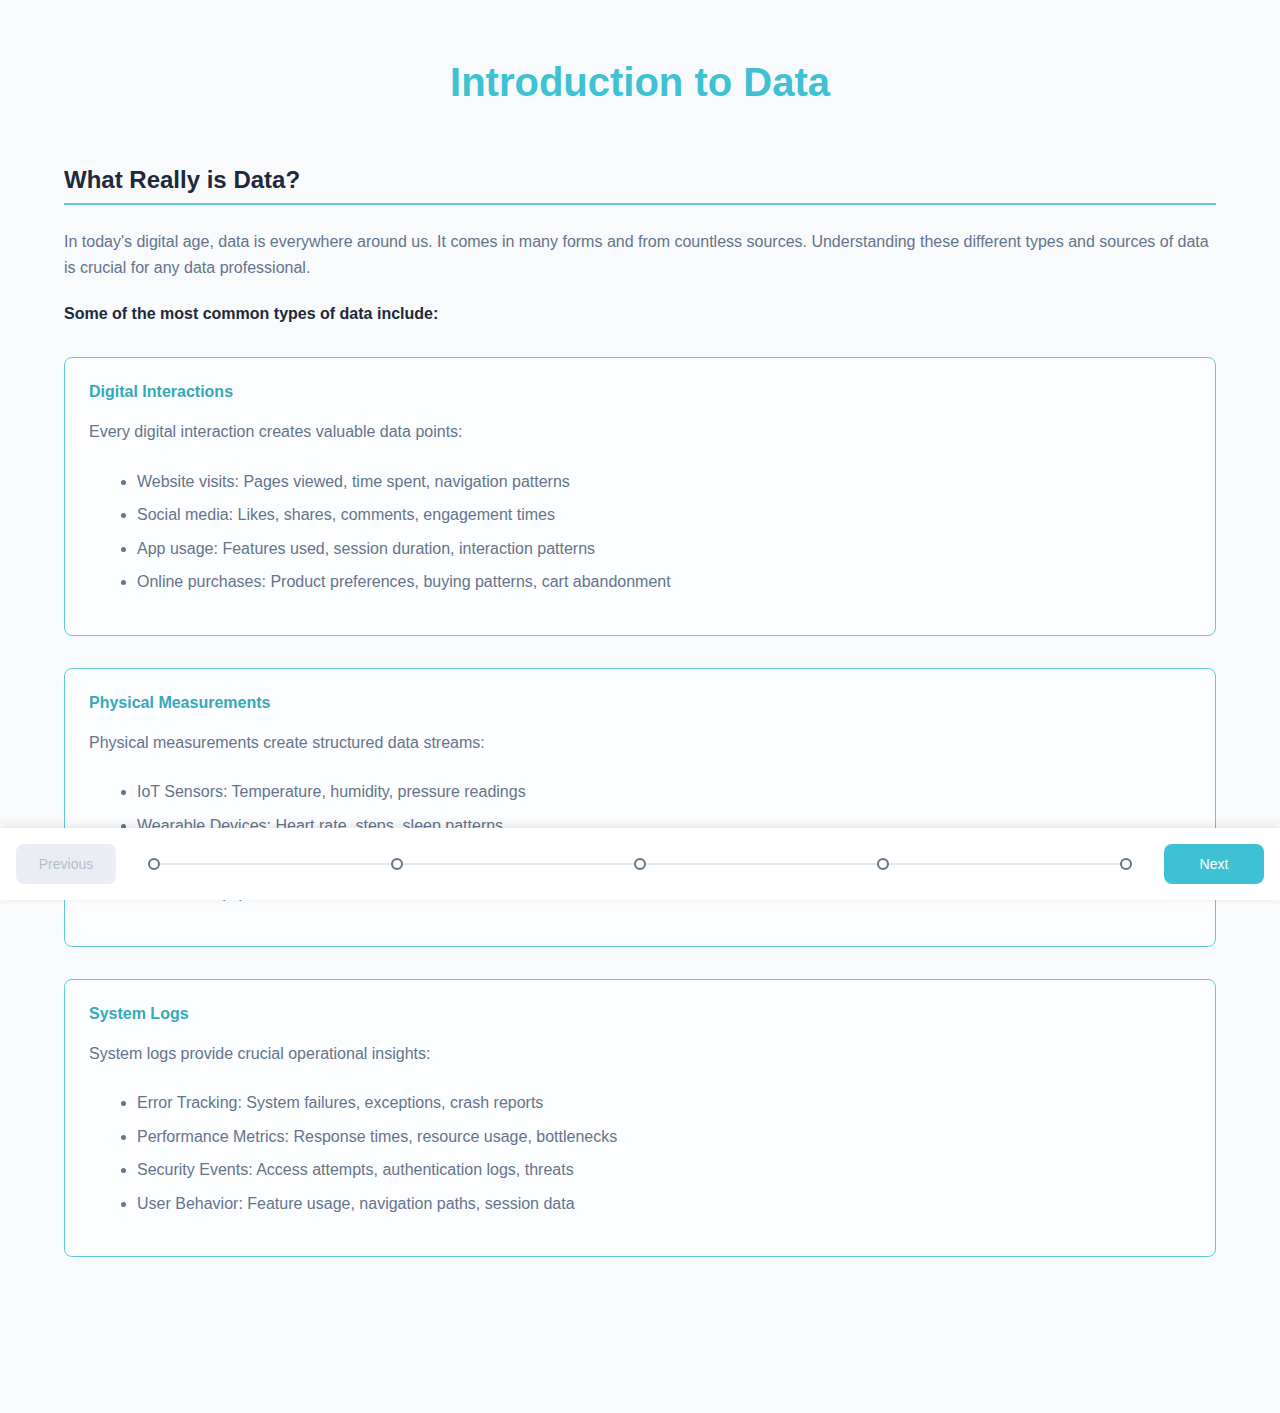
==== course/module1/index.html @ cb7e7705 "Initial Commit" ====
<!DOCTYPE html>
<html lang="en">
<head>
    <meta charset="UTF-8">
    <meta name="viewport" content="width=device-width, initial-scale=1.0">
    <title>Introduction to Data</title>
    <link rel="stylesheet" href="../shared/styles.css">
</head>
<body>
    <div class="container">
        <h1>Introduction to Data</h1>
        
        <div class="content-wrapper">
            <div id="content-container">
                <!-- Section content will be loaded here -->
            </div>
        </div>

        <!-- Timeline Navigation -->
        <div class="timeline-nav">
            <button class="nav-button prev" onclick="previousSection()" disabled>Previous</button>
            <div class="timeline-track"></div>
            <div class="timeline-dots">
                <button class="timeline-dot" onclick="loadSection('sections/section1.html')" data-section="0">
                    <span class="dot-label">Understanding Data</span>
                </button>
                <button class="timeline-dot" onclick="loadSection('sections/section2.html')" data-section="1">
                    <span class="dot-label">Data Evolution</span>
                </button>
                <button class="timeline-dot" onclick="loadSection('sections/section3.html')" data-section="2">
                    <span class="dot-label">Big Data</span>
                </button>
                <button class="timeline-dot" onclick="loadSection('sections/section4.html')" data-section="3">
                    <span class="dot-label">Data Types</span>
                </button>
                <button class="timeline-dot" onclick="loadSection('sections/section5.html')" data-section="4">
                    <span class="dot-label">Data Professional</span>
                </button>
            </div>
            <button class="nav-button next" onclick="nextSection()">Next</button>
        </div>
    </div>

    <script>
        let currentSectionIndex = 0;
        const sections = [
            'sections/section1.html',
            'sections/section2.html',
            'sections/section3.html',
            'sections/section4.html',
            'sections/section5.html'
        ];

        async function loadSection(url) {
            try {
                const response = await fetch(url);
                const html = await response.text();
                const parser = new DOMParser();
                const doc = parser.parseFromString(html, 'text/html');
                const content = doc.querySelector('.section');
                document.getElementById('content-container').innerHTML = content.innerHTML;
                
                // Update progress and navigation
                currentSectionIndex = sections.indexOf(url);
                updateProgress();
                updateTimelineNav();
                window.scrollTo(0, 0); // Scroll to top when changing sections
                checkScroll(); // Reset next button state
                
                // Update SCORM status
                if (currentSectionIndex === sections.length - 1) {
                    setSCORMComplete();
                }
            } catch (error) {
                console.error('Error loading section:', error);
            }
        }

        function nextSection() {
            if (currentSectionIndex < sections.length - 1) {
                currentSectionIndex++;
                loadSection(sections[currentSectionIndex]);
            }
        }

        function previousSection() {
            if (currentSectionIndex > 0) {
                currentSectionIndex--;
                loadSection(sections[currentSectionIndex]);
            }
        }

        function updateTimelineNav() {
            const dots = document.querySelectorAll('.timeline-dot');
            const prevButton = document.querySelector('.nav-button.prev');
            const nextButton = document.querySelector('.nav-button.next');

            // Remove active class from all dots
            dots.forEach(dot => dot.classList.remove('active'));
            
            // Add active class to current dot
            dots[currentSectionIndex].classList.add('active');

            // Update button states
            prevButton.disabled = currentSectionIndex === 0;
            nextButton.disabled = currentSectionIndex === sections.length - 1;
            
            if (!nextButton.disabled) {
                checkScroll();
            }
        }

        // Also update dots when clicking directly on them
        document.querySelectorAll('.timeline-dot').forEach((dot, index) => {
            dot.addEventListener('click', () => {
                currentSectionIndex = index;
                loadSection(sections[index]);
            });
        });

        function checkScroll() {
            const nextButton = document.querySelector('.nav-button.next');
            if (!nextButton || currentSectionIndex === sections.length - 1) return;

            const scrollPosition = window.innerHeight + window.pageYOffset;
            const documentHeight = document.documentElement.scrollHeight;
            const scrollThreshold = 100;

            // Disable the button when NOT scrolled to bottom, enable when scrolled to bottom
            nextButton.disabled = documentHeight - scrollPosition >= scrollThreshold;
        }

        // Debounce function to prevent rapid firing of scroll event
        function debounce(func, wait) {
            let timeout;
            return function executedFunction(...args) {
                const later = () => {
                    clearTimeout(timeout);
                    func(...args);
                };
                clearTimeout(timeout);
                timeout = setTimeout(later, wait);
            };
        }

        function updateProgress() {
            const progress = ((currentSectionIndex + 1) / sections.length) * 100;
            document.querySelector('.progress').style.width = progress + '%';
        }

        // Initialize the first section
        window.onload = function() {
            loadSection(sections[0]);
            initializeSCORM();
            
            // Add debounced scroll event listener
            const debouncedCheckScroll = debounce(checkScroll, 50);
            window.addEventListener('scroll', debouncedCheckScroll);
            window.addEventListener('resize', debouncedCheckScroll);
        };

        // Save progress before unloading
        window.onbeforeunload = function() {
            terminateSCORM();
        };
    </script>
    <script src="../shared/scorm_api.js"></script>
</body>
</html>
---- course/shared/styles.css ----
/* Modern Color Scheme and Variables */
:root {
    --primary-color: #3ec1d3;
    --primary-dark: #35a9b9;
    --primary-light: #5ccbd9;
    --secondary-color: #64748b;
    --accent-color: #ff6b6b;
    --text-color: #1e293b;
    --text-light: #64748b;
    --background-color: #f8fafc;
    --card-background: #ffffff;
    --success-color: #22c55e;
    --error-color: #ef4444;
    --border-radius: 0.5rem;
    --shadow-sm: 0 1px 2px 0 rgb(0 0 0 / 0.05);
    --shadow: 0 4px 6px -1px rgb(0 0 0 / 0.1);
    --max-width: 1200px;
    --header-height: 60px;
}

/* Reset and Base Styles */
*, *::before, *::after {
    box-sizing: border-box;
    margin: 0;
    padding: 0;
}

html {
    font-size: 16px;
    scroll-behavior: smooth;
}

body {
    font-family: 'Inter', -apple-system, BlinkMacSystemFont, 'Segoe UI', Roboto, Oxygen, Ubuntu, Cantarell, sans-serif;
    line-height: 1.6;
    color: var(--text-color);
    background-color: var(--background-color);
    -webkit-font-smoothing: antialiased;
    -moz-osx-font-smoothing: grayscale;
}

/* Typography */
h1, h2, h3, h4, h5, h6 {
    font-weight: 600;
    line-height: 1.3;
    margin-bottom: 1rem;
    color: var(--text-color);
}

h1 {
    font-size: 2.5rem;
    text-align: center;
    margin: 2rem 0;
    color: var(--primary-color);
}

h2 {
    font-size: 2rem;
    margin-top: 2rem;
    color: var(--primary-dark);
}

h3 {
    font-size: 1.5rem;
    margin-top: 1.5rem;
    color: var(--text-color);
}

p {
    margin-bottom: 1.5rem;
    color: var(--text-light);
}

/* Layout and Container */
.container {
    max-width: var(--max-width);
    margin: 0 auto;
    padding: 1.5rem;
    position: relative;
    min-height: 100vh;
    display: flex;
    flex-direction: column;
}

.content-wrapper {
    flex: 1;
    overflow-y: auto;
    padding-bottom: 100px; /* Space for timeline */
}

/* Navigation */
.module-navigation {
    display: none;
}

.navigation {
    display: none;
}

/* Content Sections */
.sections-container {
    display: block;
    width: 100%;
    margin-top: 2rem;
    position: relative;
}

.section {
    display: block;
    width: 100%;
    margin-bottom: 3rem;
    padding: 2rem;
    background-color: var(--card-background);
    border-radius: var(--border-radius);
    box-shadow: var(--shadow);
    position: relative;
}

/* Section Specific Styles */
.learning-section {
    background-color: #f0f9ff;
    border: 1px solid var(--primary-light);
}

.interactive-section {
    background-color: #fff7ed;
    border: 1px solid #fed7aa;
}

.quiz-section {
    background-color: #f0fdf4;
    border: 1px solid #86efac;
}

.section-title {
    font-size: 1.5rem;
    color: var(--text-color);
    margin-bottom: 1.5rem;
    padding-bottom: 0.5rem;
    border-bottom: 2px solid var(--primary-light);
}

/* Key Points */
.key-point {
    background-color: #f0f9ff;
    border-left: 4px solid var(--primary-color);
    padding: 1.5rem;
    margin: 1.5rem 0;
    border-radius: 0 var(--border-radius) var(--border-radius) 0;
}

/* Content Sections */
.content-section {
    margin: 2rem 0;
    padding: 1.5rem;
    background: rgba(255, 255, 255, 0.5);
    border-radius: var(--border-radius);
    border: 1px solid var(--primary-light);
}

.content-section h4 {
    color: var(--primary-dark);
    margin-bottom: 1rem;
}

.content-section ul {
    margin-left: 1.5rem;
}

/* Quiz Elements */
.quiz-question {
    background: white;
    border-radius: var(--border-radius);
    padding: 1.5rem;
    margin: 1.5rem 0;
    box-shadow: var(--shadow-sm);
    border: 1px solid #e2e8f0;
}

.quiz-options {
    display: flex;
    flex-direction: column;
    gap: 1rem;
    margin: 1.5rem 0;
}

.quiz-option {
    display: flex;
    align-items: center;
    gap: 0.5rem;
    padding: 0.75rem;
    border-radius: var(--border-radius);
    border: 1px solid #e2e8f0;
    transition: all 0.2s ease;
}

.quiz-option:hover {
    background-color: #f8fafc;
}

.quiz-option input[type="radio"] {
    width: 1.25rem;
    height: 1.25rem;
}

.quiz-option label {
    flex: 1;
    cursor: pointer;
    font-size: 1rem;
    color: var(--text-color);
}

/* Timeline Navigation */
.timeline-nav {
    position: fixed;
    bottom: 0;
    left: 0;
    right: 0;
    background: white;
    padding: 1rem;
    display: grid;
    grid-template-columns: 100px 1fr 100px;
    align-items: center;
    gap: 1rem;
    box-shadow: 0 -2px 10px rgba(0, 0, 0, 0.1);
    z-index: 1000;
}

.timeline-track {
    height: 2px;
    background: #e2e8f0;
    position: absolute;
    left: 50%;
    transform: translateX(-50%);
    width: calc(100% - 300px);
}

.timeline-dots {
    display: flex;
    justify-content: space-between;
    align-items: center;
    position: relative;
    width: 100%;
    padding: 0 1rem;
}

.timeline-dot {
    width: 12px;
    height: 12px;
    border-radius: 50%;
    background: white;
    border: 2px solid var(--secondary-color);
    cursor: pointer;
    position: relative;
    padding: 0;
    transition: all 0.3s ease;
}

.timeline-dot.active {
    background: var(--primary-color);
    border-color: var(--primary-color);
}

.dot-label {
    position: absolute;
    bottom: 100%;
    left: 50%;
    transform: translateX(-50%);
    background: white;
    padding: 0.5rem;
    border-radius: 4px;
    font-size: 0.875rem;
    white-space: nowrap;
    opacity: 0;
    visibility: hidden;
    transition: all 0.3s ease;
    box-shadow: 0 2px 4px rgba(0, 0, 0, 0.1);
}

.timeline-dot:hover .dot-label {
    opacity: 1;
    visibility: visible;
    bottom: calc(100% + 10px);
}

.nav-button {
    padding: 0.75rem 1rem;
    font-size: 0.875rem;
    font-weight: 500;
    color: white;
    background: var(--primary-color);
    border: none;
    border-radius: var(--border-radius);
    cursor: pointer;
    transition: all 0.3s ease;
    width: 100px;
    text-align: center;
}

.nav-button:hover:not(:disabled) {
    background: var(--primary-dark);
}

.nav-button:disabled {
    background: #e2e8f0;
    color: #94a3b8;
    cursor: not-allowed;
    opacity: 0.7;
}

.nav-button.next {
    grid-column: 3;
    justify-self: end;
}

.nav-button.prev {
    grid-column: 1;
    justify-self: start;
}

/* Progress Bar */
.progress-bar {
    position: fixed;
    bottom: 0;
    left: 0;
    width: 100%;
    height: 0.5rem;
    background-color: #e2e8f0;
    margin: 0;
    overflow: hidden;
    z-index: 1000;
}

.progress {
    height: 100%;
    background-color: var(--primary-color);
    transition: width 0.3s ease;
}

/* Subsection Styling */
.subsection {
    position: relative;
    width: 100%;
    background: #f8fafc;
    border: 2px solid var(--primary-light);
    border-radius: var(--border-radius);
    padding: 1.5rem;
    margin: 1.5rem 0;
    box-shadow: var(--shadow-sm);
    opacity: 1;
    visibility: visible;
}

.subsection-title {
    color: var(--primary-color);
    font-size: 1.25rem;
    font-weight: 600;
    margin-bottom: 1rem;
    padding-bottom: 0.5rem;
    border-bottom: 2px solid var(--primary-light);
}

/* Interactive Elements */
.reflection-box {
    width: 100%;
    min-height: 120px;
    padding: 1rem;
    margin: 1rem 0;
    border: 2px solid #e2e8f0;
    border-radius: var(--border-radius);
    resize: vertical;
    font-family: inherit;
    font-size: 1rem;
    transition: all 0.2s ease;
    background: white;
}

.reflection-box:focus {
    outline: none;
    border-color: var(--primary-color);
    box-shadow: 0 0 0 3px rgba(62, 193, 211, 0.1);
}

.skill-rating {
    display: flex;
    align-items: center;
    gap: 1rem;
    margin: 1.5rem 0;
    padding: 1.5rem;
    background: white;
    border-radius: var(--border-radius);
    border: 1px solid #e2e8f0;
}

.rating-slider {
    flex: 1;
    -webkit-appearance: none;
    height: 0.5rem;
    background: #e2e8f0;
    border-radius: var(--border-radius);
}

.rating-slider::-webkit-slider-thumb {
    -webkit-appearance: none;
    width: 1.5rem;
    height: 1.5rem;
    background: var(--primary-color);
    border-radius: 50%;
    cursor: pointer;
    transition: background-color 0.2s ease;
    box-shadow: var(--shadow-sm);
}

.rating-slider::-moz-range-thumb {
    width: 1.5rem;
    height: 1.5rem;
    background: var(--primary-color);
    border-radius: 50%;
    cursor: pointer;
    transition: background-color 0.2s ease;
    box-shadow: var(--shadow-sm);
}

/* Feedback Styles */
.feedback {
    padding: 1rem;
    border-radius: var(--border-radius);
    margin: 1rem 0;
    display: none;
    animation: fadeIn 0.3s ease;
}

.feedback.correct {
    background-color: #dcfce7;
    color: #166534;
    border: 1px solid #86efac;
}

.feedback.incorrect {
    background-color: #fee2e2;
    color: #991b1b;
    border: 1px solid #fca5a5;
}

/* Lists */
ul, ol {
    margin: 1rem 0;
    padding-left: 1.5rem;
}

li {
    margin-bottom: 0.5rem;
    color: var(--text-light);
}

/* Code Examples */
pre {
    background-color: #1e293b;
    color: #e2e8f0;
    padding: 1.5rem;
    border-radius: var(--border-radius);
    overflow-x: auto;
    margin: 1.5rem 0;
    font-family: 'Fira Code', 'Courier New', Courier, monospace;
    font-size: 0.9rem;
    line-height: 1.5;
}

code {
    font-family: 'Fira Code', 'Courier New', Courier, monospace;
    font-size: 0.9em;
    padding: 0.2em 0.4em;
    background-color: #f1f5f9;
    border-radius: 0.25rem;
}

/* Buttons */
.action-button {
    background-color: var(--primary-color);
    color: white;
    border: none;
    padding: 0.75rem 1.5rem;
    border-radius: var(--border-radius);
    cursor: pointer;
    font-weight: 500;
    transition: all 0.2s ease;
    margin: 1rem 0;
}

.action-button:hover {
    background-color: var(--primary-dark);
    transform: translateY(-1px);
}

/* Animations */
@keyframes fadeIn {
    from { 
        opacity: 0;
        transform: translateY(10px);
    }
    to { 
        opacity: 1;
        transform: translateY(0);
    }
}

/* Responsive Design */
@media (max-width: 1024px) {
    html {
        font-size: 15px;
    }

    .container {
        padding: 0 1rem;
    }
}

@media (max-width: 768px) {
    html {
        font-size: 14px;
    }

    h1 {
        font-size: 2rem;
    }

    h2 {
        font-size: 1.75rem;
    }

    .module-navigation {
        grid-template-columns: 1fr;
    }

    .navigation {
        flex-direction: column;
    }

    .nav-button {
        width: 100%;
    }

    .section {
        padding: 1.5rem;
    }

    .subsection {
        padding: 1rem;
    }
}

@media (max-width: 480px) {
    html {
        font-size: 13px;
    }

    h1 {
        font-size: 1.75rem;
    }

    .container {
        padding: 0 0.75rem;
    }

    .section {
        padding: 1rem;
    }

    .subsection {
        padding: 0.75rem;
    }
}

/* Print Styles */
@media print {
    .nav-buttons, 
    .progress-bar,
    .module-navigation {
        display: none;
    }

    .section {
        break-inside: avoid;
        box-shadow: none;
        border: 1px solid #e2e8f0;
    }

    .subsection {
        break-inside: avoid;
        border: 1px solid #e2e8f0;
        box-shadow: none;
    }

    body {
        background: white;
    }

    h1 {
        font-size: 24pt;
        color: #000;
    }

    h2 {
        font-size: 20pt;
        color: #000;
    }

    h3 {
        font-size: 16pt;
    }

    p, li {
        font-size: 12pt;
    }
}

/* Flipcard Styles */
.flipcard-container {
    position: relative;
    width: 100%;
    margin: 20px 0;
    min-height: 250px;
}

.flipcard {
    position: relative;
    width: 100%;
    min-height: 250px;
    cursor: pointer;
    transform-style: preserve-3d;
    transition: transform 0.6s;
    margin-bottom: 2rem;
}

.flipcard.flipped {
    transform: rotateY(180deg);
}

.flipcard-front, .flipcard-back {
    position: absolute;
    width: 100%;
    min-height: 250px;
    height: 100%;
    backface-visibility: hidden;
    padding: 20px;
    border-radius: 8px;
    background: #fff;
    box-shadow: 0 4px 8px rgba(0, 0, 0, 0.1);
}

.flipcard-front {
    background: linear-gradient(145deg, var(--primary-color), var(--primary-dark));
    color: white;
    z-index: 1;
}

.flipcard-back {
    background: #f8f9fa;
    transform: rotateY(180deg);
    overflow-y: auto;
}

.flipcard-title {
    font-size: 1.2em;
    margin-bottom: 10px;
    color: inherit;
}

.flipcard-preview {
    font-size: 0.9em;
    color: inherit;
    margin-bottom: 30px;
}

.flipcard-content {
    font-size: 0.9em;
    color: #333;
    line-height: 1.6;
    padding: 15px;
}

.flip-instruction {
    position: absolute;
    bottom: 10px;
    right: 10px;
    font-size: 0.8em;
    opacity: 0.8;
}
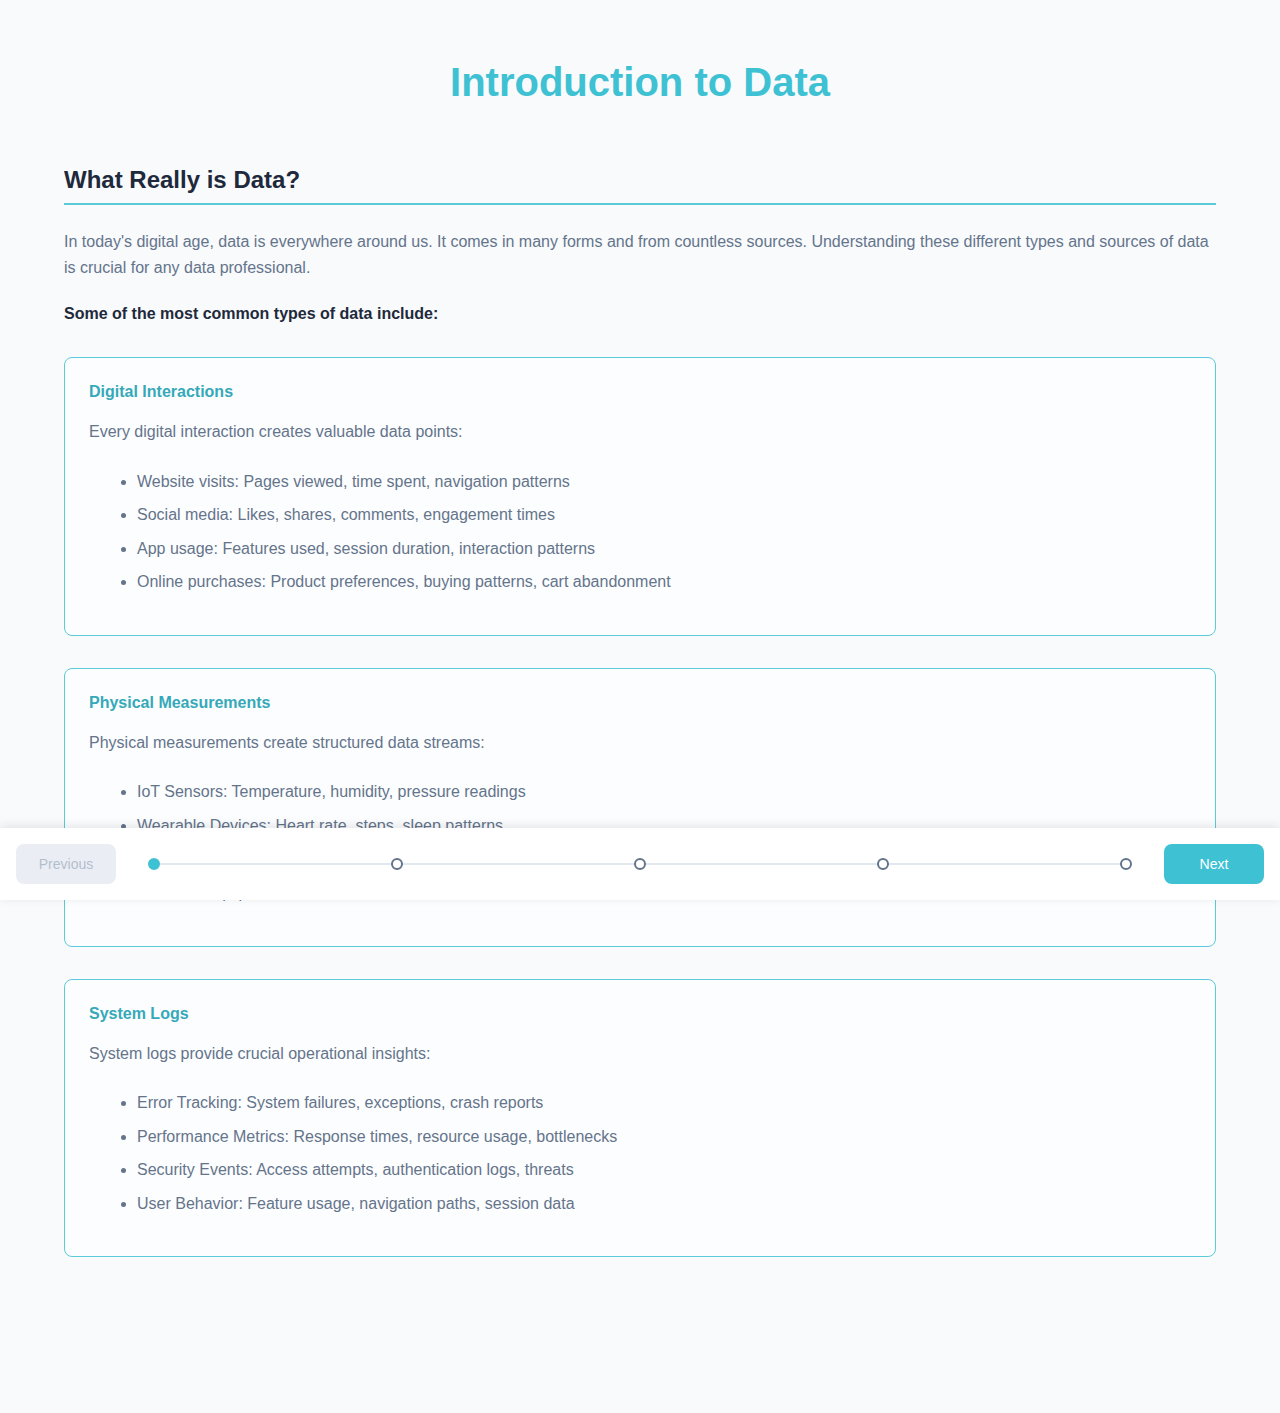
==== commit 5359b27a: "working state" ====
--- a/course/module1/index.html
+++ b/course/module1/index.html
@@ -21,7 +21,7 @@
             <button class="nav-button prev" onclick="previousSection()" disabled>Previous</button>
             <div class="timeline-track"></div>
             <div class="timeline-dots">
-                <button class="timeline-dot" onclick="loadSection('sections/section1.html')" data-section="0">
+                <button class="timeline-dot active" onclick="loadSection('sections/section1.html')" data-section="0">
                     <span class="dot-label">Understanding Data</span>
                 </button>
                 <button class="timeline-dot" onclick="loadSection('sections/section2.html')" data-section="1">
@@ -39,131 +39,12 @@
             </div>
             <button class="nav-button next" onclick="nextSection()">Next</button>
         </div>
+        <div class="progress-bar">
+            <div class="progress" style="width: 0%;"></div>
+        </div>
     </div>
 
-    <script>
-        let currentSectionIndex = 0;
-        const sections = [
-            'sections/section1.html',
-            'sections/section2.html',
-            'sections/section3.html',
-            'sections/section4.html',
-            'sections/section5.html'
-        ];
-
-        async function loadSection(url) {
-            try {
-                const response = await fetch(url);
-                const html = await response.text();
-                const parser = new DOMParser();
-                const doc = parser.parseFromString(html, 'text/html');
-                const content = doc.querySelector('.section');
-                document.getElementById('content-container').innerHTML = content.innerHTML;
-                
-                // Update progress and navigation
-                currentSectionIndex = sections.indexOf(url);
-                updateProgress();
-                updateTimelineNav();
-                window.scrollTo(0, 0); // Scroll to top when changing sections
-                checkScroll(); // Reset next button state
-                
-                // Update SCORM status
-                if (currentSectionIndex === sections.length - 1) {
-                    setSCORMComplete();
-                }
-            } catch (error) {
-                console.error('Error loading section:', error);
-            }
-        }
-
-        function nextSection() {
-            if (currentSectionIndex < sections.length - 1) {
-                currentSectionIndex++;
-                loadSection(sections[currentSectionIndex]);
-            }
-        }
-
-        function previousSection() {
-            if (currentSectionIndex > 0) {
-                currentSectionIndex--;
-                loadSection(sections[currentSectionIndex]);
-            }
-        }
-
-        function updateTimelineNav() {
-            const dots = document.querySelectorAll('.timeline-dot');
-            const prevButton = document.querySelector('.nav-button.prev');
-            const nextButton = document.querySelector('.nav-button.next');
-
-            // Remove active class from all dots
-            dots.forEach(dot => dot.classList.remove('active'));
-            
-            // Add active class to current dot
-            dots[currentSectionIndex].classList.add('active');
-
-            // Update button states
-            prevButton.disabled = currentSectionIndex === 0;
-            nextButton.disabled = currentSectionIndex === sections.length - 1;
-            
-            if (!nextButton.disabled) {
-                checkScroll();
-            }
-        }
-
-        // Also update dots when clicking directly on them
-        document.querySelectorAll('.timeline-dot').forEach((dot, index) => {
-            dot.addEventListener('click', () => {
-                currentSectionIndex = index;
-                loadSection(sections[index]);
-            });
-        });
-
-        function checkScroll() {
-            const nextButton = document.querySelector('.nav-button.next');
-            if (!nextButton || currentSectionIndex === sections.length - 1) return;
-
-            const scrollPosition = window.innerHeight + window.pageYOffset;
-            const documentHeight = document.documentElement.scrollHeight;
-            const scrollThreshold = 100;
-
-            // Disable the button when NOT scrolled to bottom, enable when scrolled to bottom
-            nextButton.disabled = documentHeight - scrollPosition >= scrollThreshold;
-        }
-
-        // Debounce function to prevent rapid firing of scroll event
-        function debounce(func, wait) {
-            let timeout;
-            return function executedFunction(...args) {
-                const later = () => {
-                    clearTimeout(timeout);
-                    func(...args);
-                };
-                clearTimeout(timeout);
-                timeout = setTimeout(later, wait);
-            };
-        }
-
-        function updateProgress() {
-            const progress = ((currentSectionIndex + 1) / sections.length) * 100;
-            document.querySelector('.progress').style.width = progress + '%';
-        }
-
-        // Initialize the first section
-        window.onload = function() {
-            loadSection(sections[0]);
-            initializeSCORM();
-            
-            // Add debounced scroll event listener
-            const debouncedCheckScroll = debounce(checkScroll, 50);
-            window.addEventListener('scroll', debouncedCheckScroll);
-            window.addEventListener('resize', debouncedCheckScroll);
-        };
-
-        // Save progress before unloading
-        window.onbeforeunload = function() {
-            terminateSCORM();
-        };
-    </script>
+    <script src="../shared/navigation.js"></script>
     <script src="../shared/scorm_api.js"></script>
 </body>
 </html>
--- a/course/shared/styles.css
+++ b/course/shared/styles.css
@@ -324,15 +324,13 @@
     bottom: 0;
     left: 0;
     width: 100%;
-    height: 0.5rem;
+    height: 10px;
     background-color: #e2e8f0;
-    margin: 0;
-    overflow: hidden;
-    z-index: 1000;
 }
 
 .progress {
     height: 100%;
+    width: 0%;
     background-color: var(--primary-color);
     transition: width 0.3s ease;
 }
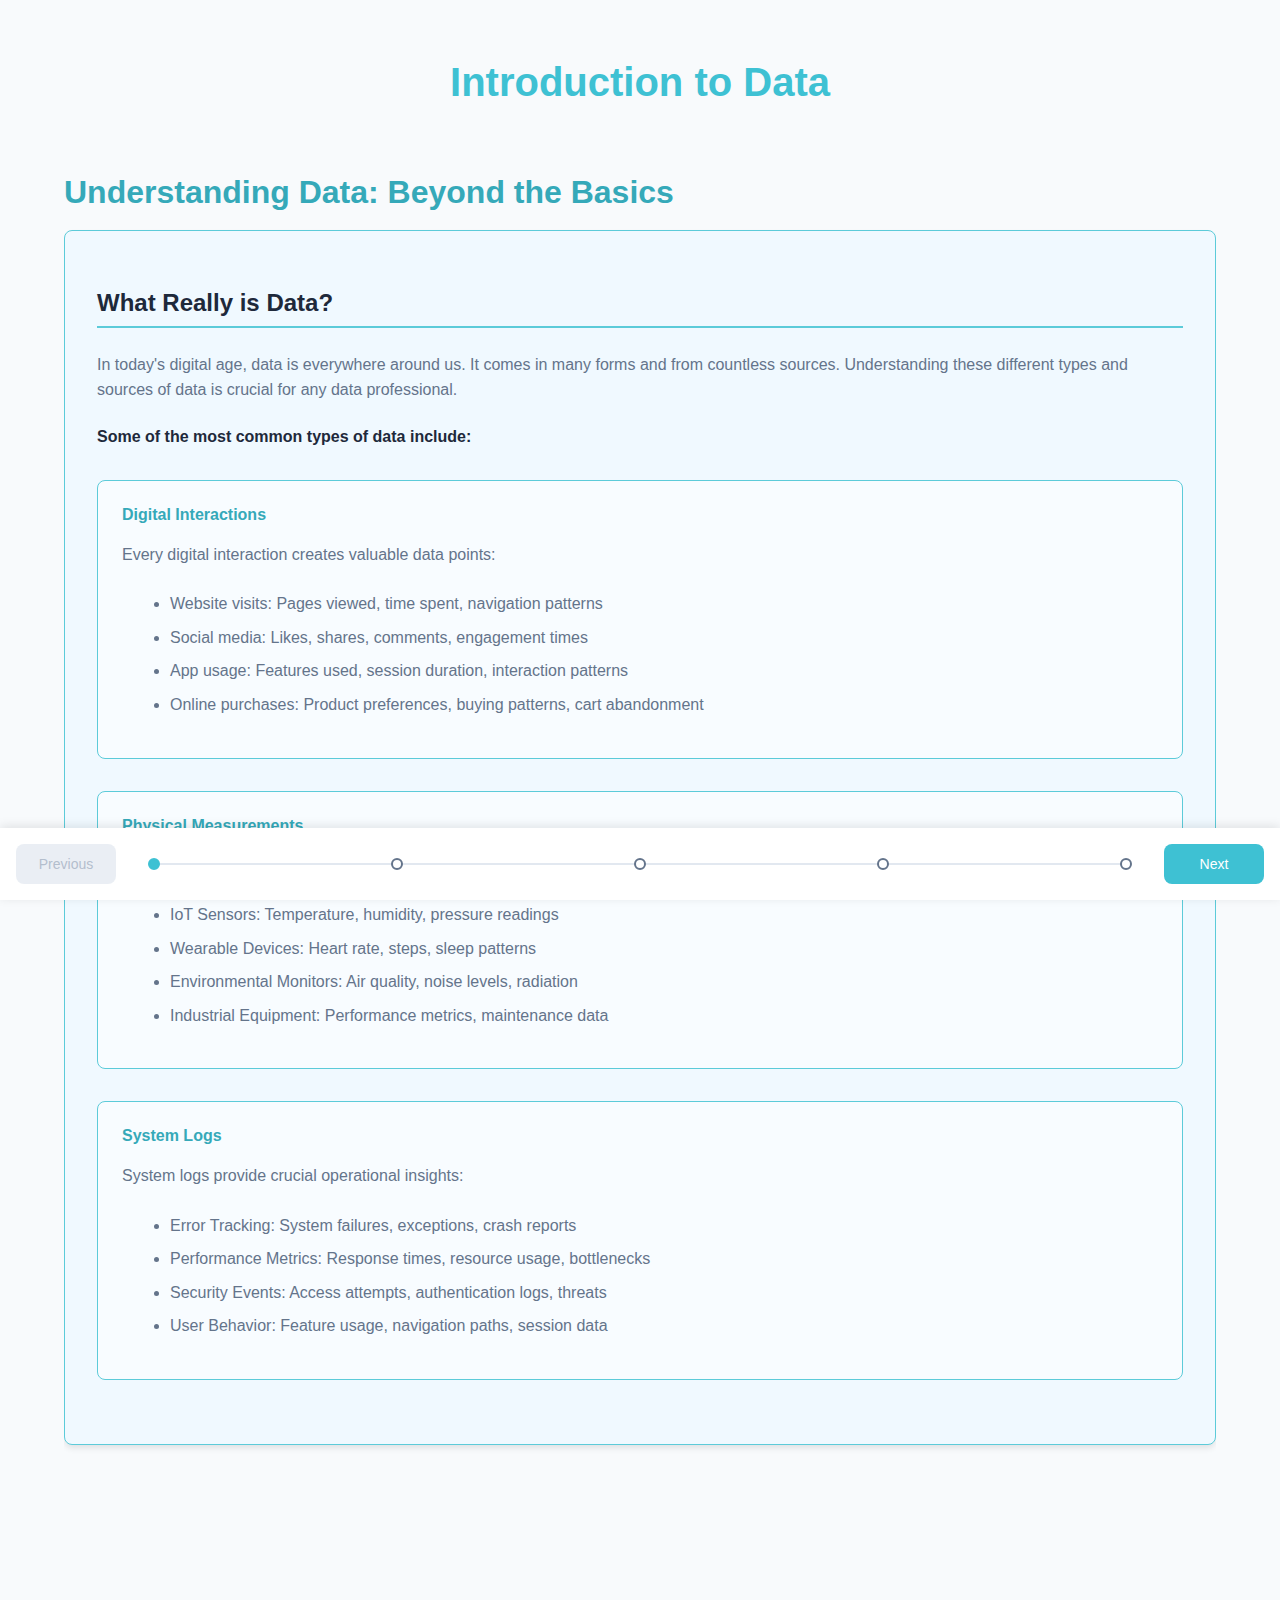
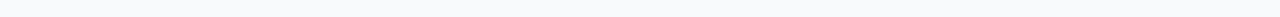
==== commit 4949ff2e: "working quiz modules" ====
--- a/course/module1/index.html
+++ b/course/module1/index.html
@@ -21,21 +21,7 @@
             <button class="nav-button prev" onclick="previousSection()" disabled>Previous</button>
             <div class="timeline-track"></div>
             <div class="timeline-dots">
-                <button class="timeline-dot active" onclick="loadSection('sections/section1.html')" data-section="0">
-                    <span class="dot-label">Understanding Data</span>
-                </button>
-                <button class="timeline-dot" onclick="loadSection('sections/section2.html')" data-section="1">
-                    <span class="dot-label">Data Evolution</span>
-                </button>
-                <button class="timeline-dot" onclick="loadSection('sections/section3.html')" data-section="2">
-                    <span class="dot-label">Big Data</span>
-                </button>
-                <button class="timeline-dot" onclick="loadSection('sections/section4.html')" data-section="3">
-                    <span class="dot-label">Data Types</span>
-                </button>
-                <button class="timeline-dot" onclick="loadSection('sections/section5.html')" data-section="4">
-                    <span class="dot-label">Data Professional</span>
-                </button>
+                <!-- Timeline dots will be generated dynamically -->
             </div>
             <button class="nav-button next" onclick="nextSection()">Next</button>
         </div>
@@ -44,6 +30,7 @@
         </div>
     </div>
 
+    <script src="../shared/content.js"></script>
     <script src="../shared/navigation.js"></script>
     <script src="../shared/scorm_api.js"></script>
 </body>
